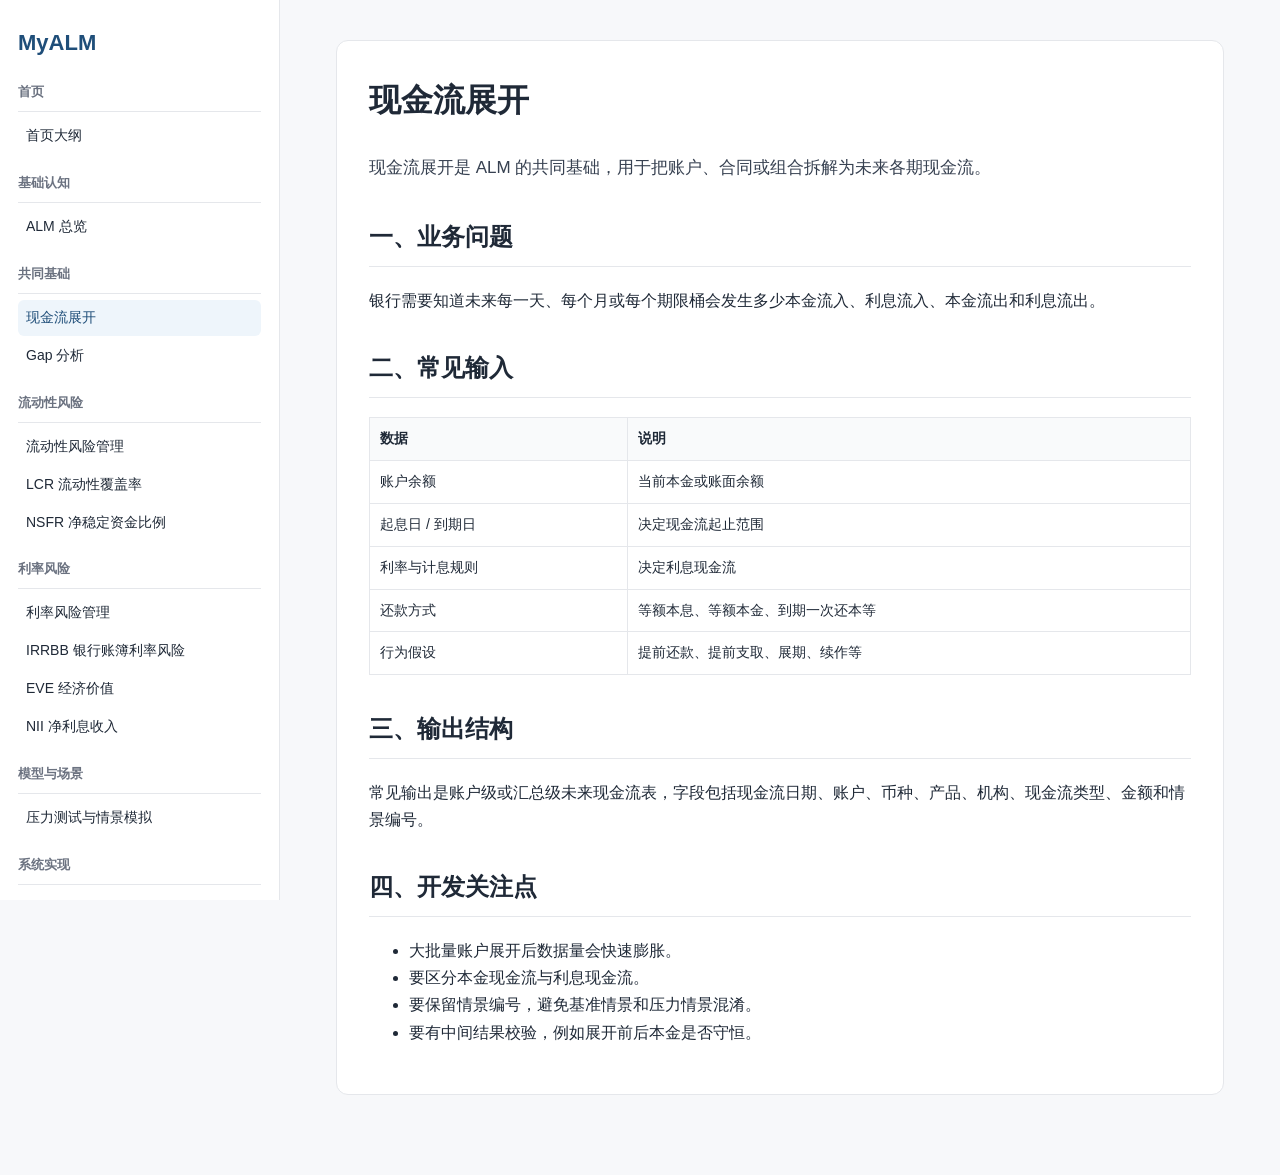
==== docs/modules/cashflow.html @ f65d612c "docs: add cashflow module" ====
<!doctype html><html lang="zh-CN"><head><meta charset="utf-8"><meta name="viewport" content="width=device-width, initial-scale=1"><title>现金流展开</title><link rel="stylesheet" href="../assets/styles.css"></head><body><div class="layout"><aside class="sidebar"><h1 class="brand">MyALM</h1><nav data-sidebar></nav></aside><main class="content"><section class="doc-section"><h1>现金流展开</h1><p class="lead">现金流展开是 ALM 的共同基础，用于把账户、合同或组合拆解为未来各期现金流。</p><h2>一、业务问题</h2><p>银行需要知道未来每一天、每个月或每个期限桶会发生多少本金流入、利息流入、本金流出和利息流出。</p><h2>二、常见输入</h2><table><thead><tr><th>数据</th><th>说明</th></tr></thead><tbody><tr><td>账户余额</td><td>当前本金或账面余额</td></tr><tr><td>起息日 / 到期日</td><td>决定现金流起止范围</td></tr><tr><td>利率与计息规则</td><td>决定利息现金流</td></tr><tr><td>还款方式</td><td>等额本息、等额本金、到期一次还本等</td></tr><tr><td>行为假设</td><td>提前还款、提前支取、展期、续作等</td></tr></tbody></table><h2>三、输出结构</h2><p>常见输出是账户级或汇总级未来现金流表，字段包括现金流日期、账户、币种、产品、机构、现金流类型、金额和情景编号。</p><h2>四、开发关注点</h2><ul><li>大批量账户展开后数据量会快速膨胀。</li><li>要区分本金现金流与利息现金流。</li><li>要保留情景编号，避免基准情景和压力情景混淆。</li><li>要有中间结果校验，例如展开前后本金是否守恒。</li></ul></section></main></div><script src="../sidebar.js"></script><script src="../assets/app.js"></script></body></html>
---- docs/assets/styles.css ----
:root {
  --bg: #f7f8fa;
  --panel: #ffffff;
  --text: #1f2937;
  --muted: #6b7280;
  --border: #e5e7eb;
  --accent: #1f4e79;
  --accent-light: #eef5fb;
  --code-bg: #f3f4f6;
}

* { box-sizing: border-box; }

body {
  margin: 0;
  font-family: -apple-system, BlinkMacSystemFont, "Segoe UI", "Microsoft YaHei", Arial, sans-serif;
  color: var(--text);
  background: var(--bg);
  line-height: 1.7;
}

a { color: var(--accent); text-decoration: none; }
a:hover { text-decoration: underline; }

.layout {
  display: grid;
  grid-template-columns: 280px minmax(0, 1fr);
  min-height: 100vh;
}

.sidebar {
  position: sticky;
  top: 0;
  height: 100vh;
  overflow-y: auto;
  padding: 24px 18px;
  background: var(--panel);
  border-right: 1px solid var(--border);
}

.brand {
  margin: 0 0 20px;
  font-size: 22px;
  color: var(--accent);
}

.sidebar-group { margin-bottom: 18px; }
.sidebar-group h2 {
  margin: 0 0 6px;
  font-size: 13px;
  color: var(--muted);
}

.sidebar-group ul {
  list-style: none;
  margin: 0;
  padding: 0;
}

.sidebar-group li { margin: 2px 0; }
.sidebar-group a {
  display: block;
  padding: 6px 8px;
  border-radius: 6px;
  color: var(--text);
  font-size: 14px;
}

.sidebar-group a.active,
.sidebar-group a:hover {
  background: var(--accent-light);
  color: var(--accent);
  text-decoration: none;
}

.content {
  max-width: 1080px;
  padding: 40px 56px 80px;
}

.doc-section {
  background: var(--panel);
  border: 1px solid var(--border);
  border-radius: 12px;
  padding: 32px;
}

h1 { margin-top: 0; font-size: 32px; }
h2 { margin-top: 34px; border-bottom: 1px solid var(--border); padding-bottom: 8px; }
h3 { margin-top: 24px; }

.lead { font-size: 17px; color: #374151; }
.muted { color: var(--muted); }

.card-grid {
  display: grid;
  grid-template-columns: repeat(auto-fit, minmax(240px, 1fr));
  gap: 16px;
  margin: 20px 0;
}

.card {
  border: 1px solid var(--border);
  border-radius: 10px;
  padding: 18px;
  background: #fff;
}

.card h3 { margin-top: 0; }

table {
  width: 100%;
  border-collapse: collapse;
  margin: 18px 0;
  font-size: 14px;
}

th, td {
  border: 1px solid var(--border);
  padding: 9px 10px;
  text-align: left;
}

th { background: #f9fafb; }

code, pre {
  background: var(--code-bg);
  border-radius: 6px;
}

code { padding: 2px 5px; }
pre { padding: 14px; overflow-x: auto; }

.note {
  border-left: 4px solid var(--accent);
  background: var(--accent-light);
  padding: 12px 14px;
  margin: 18px 0;
}

@media (max-width: 860px) {
  .layout { grid-template-columns: 1fr; }
  .sidebar { position: static; height: auto; border-right: none; border-bottom: 1px solid var(--border); }
  .content { padding: 24px; }
}
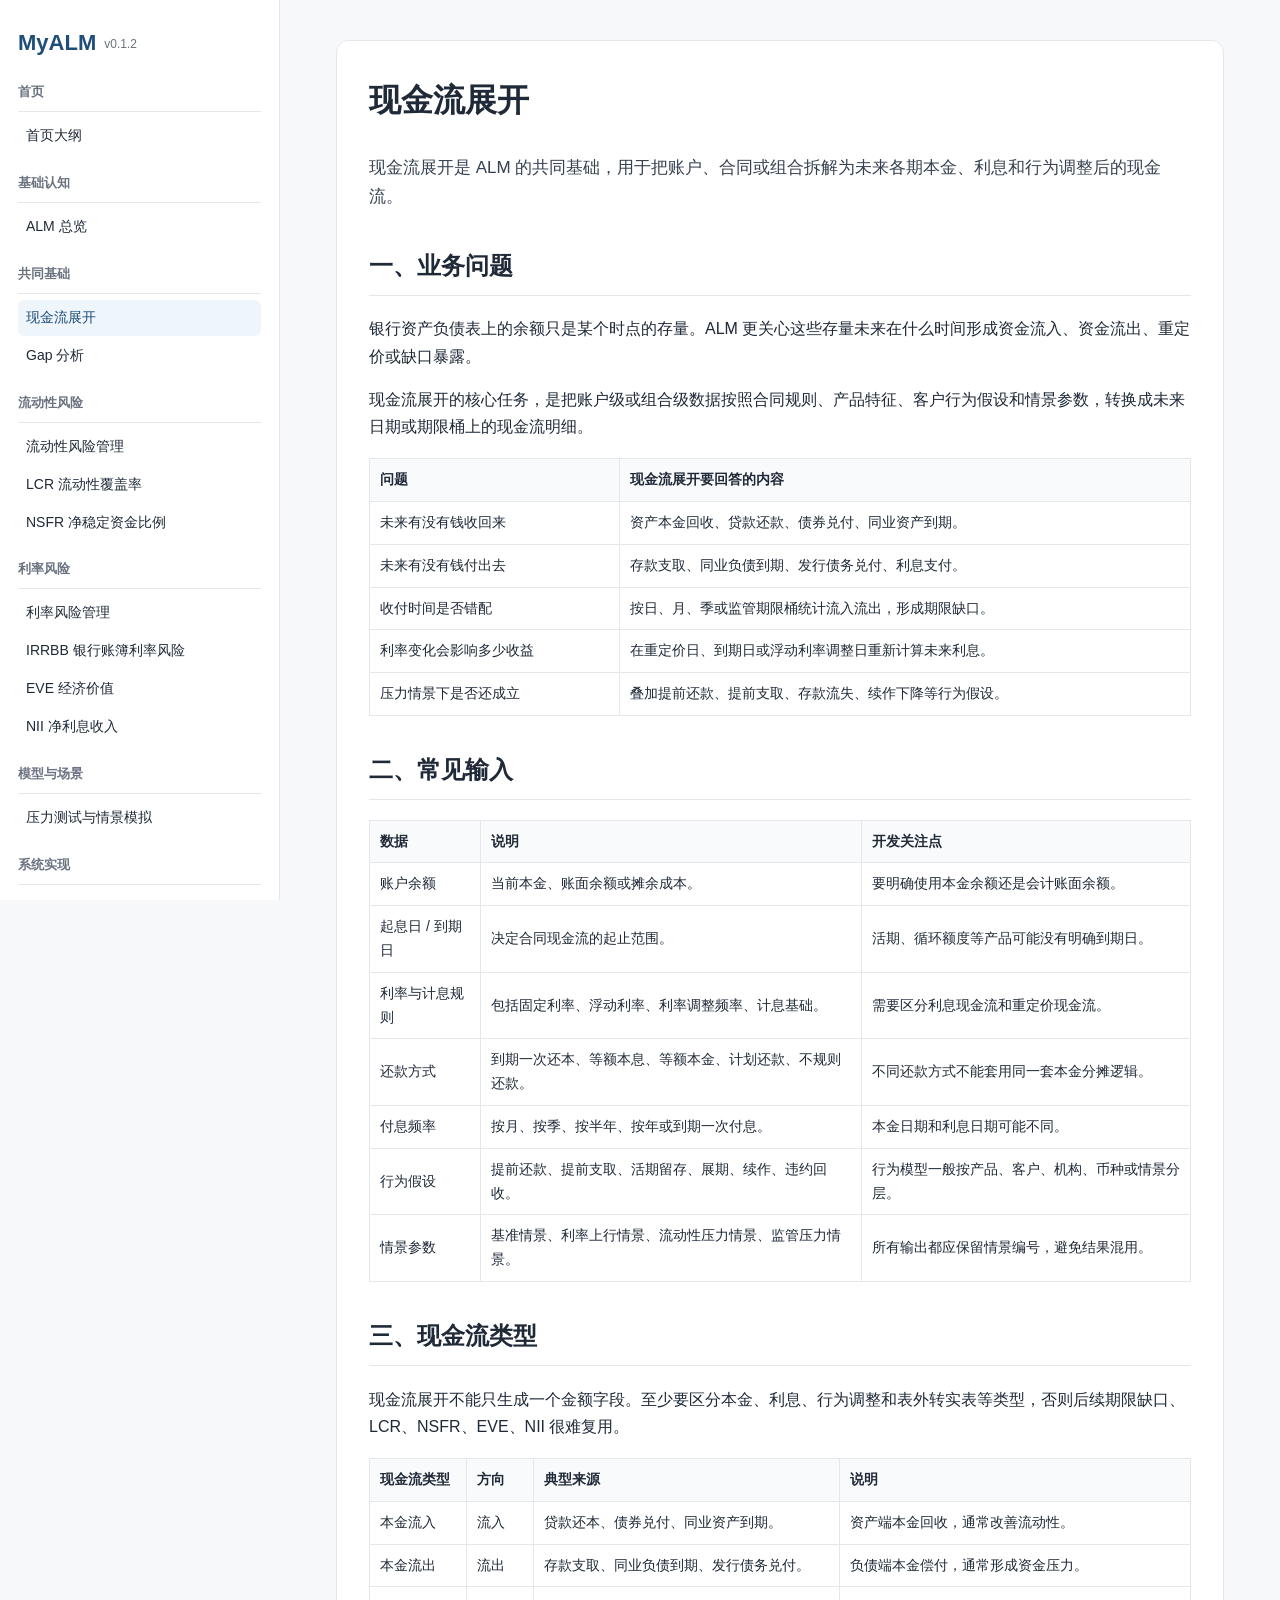
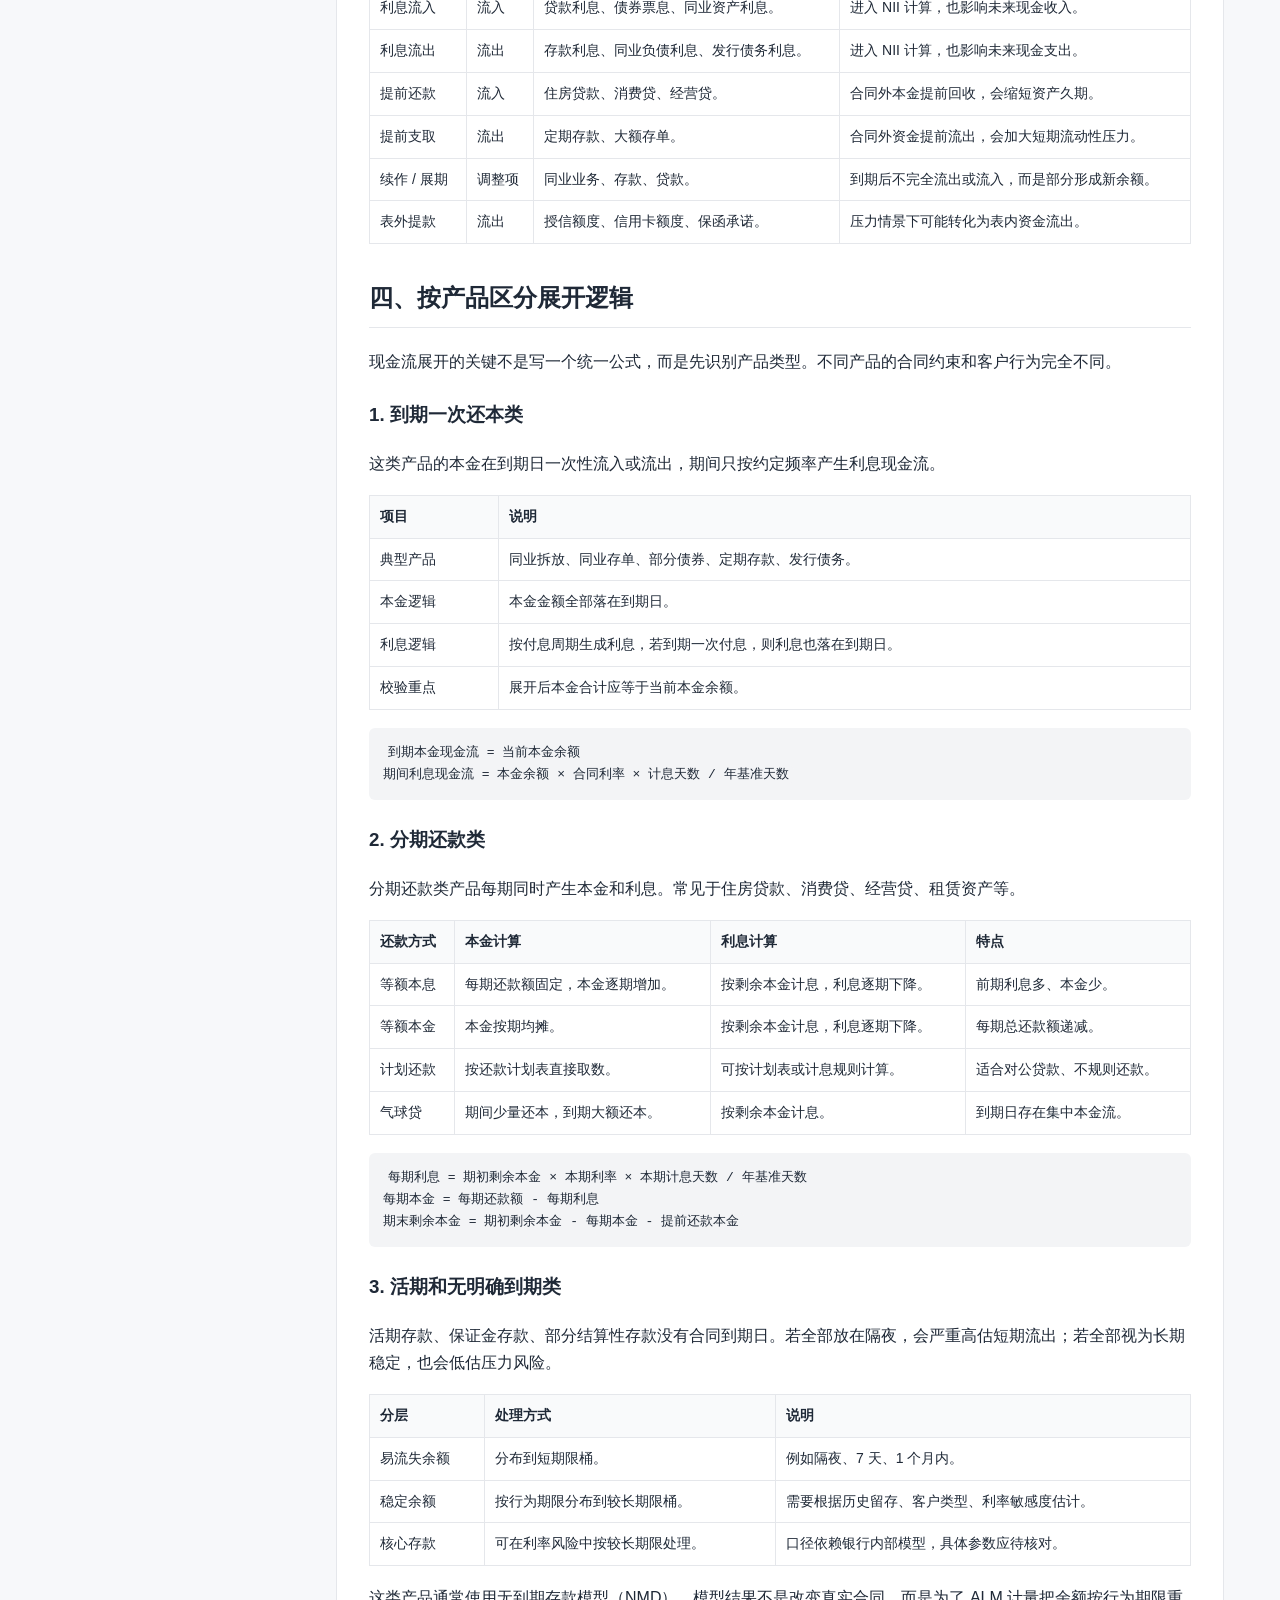
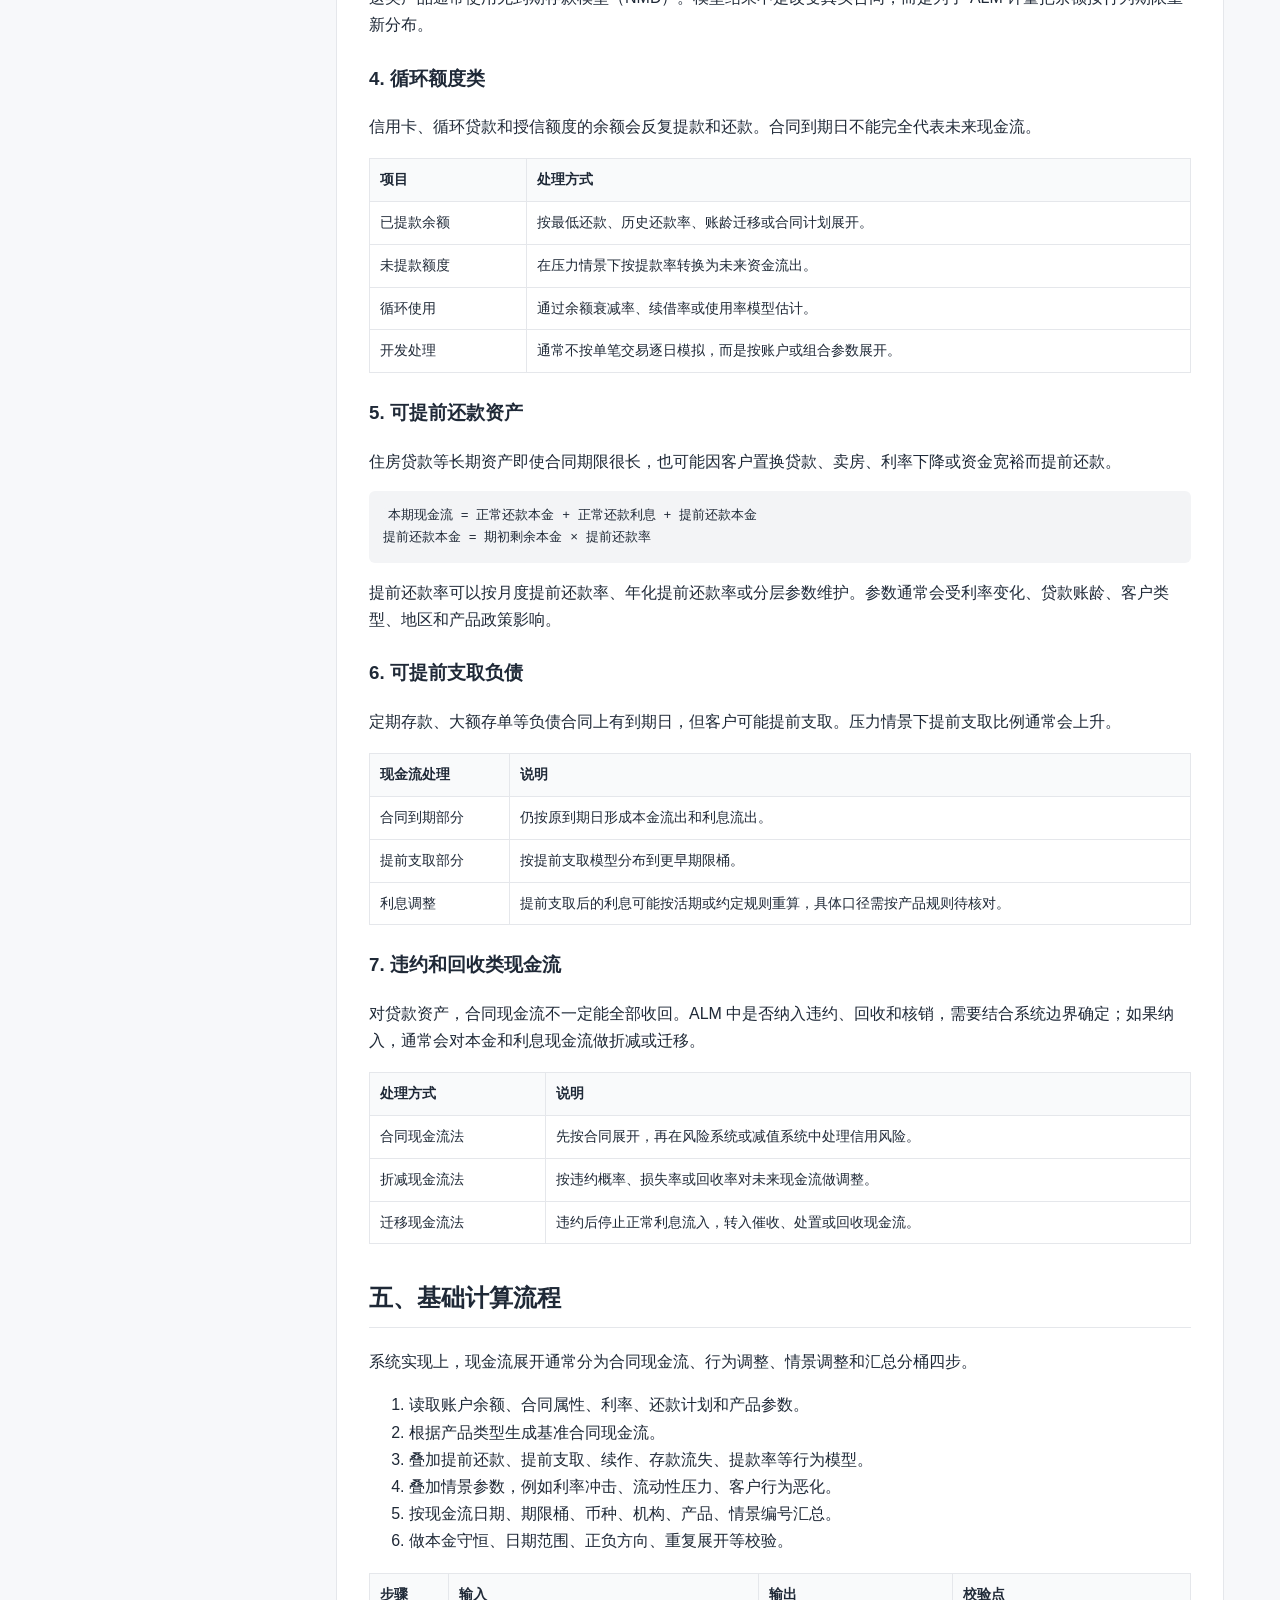
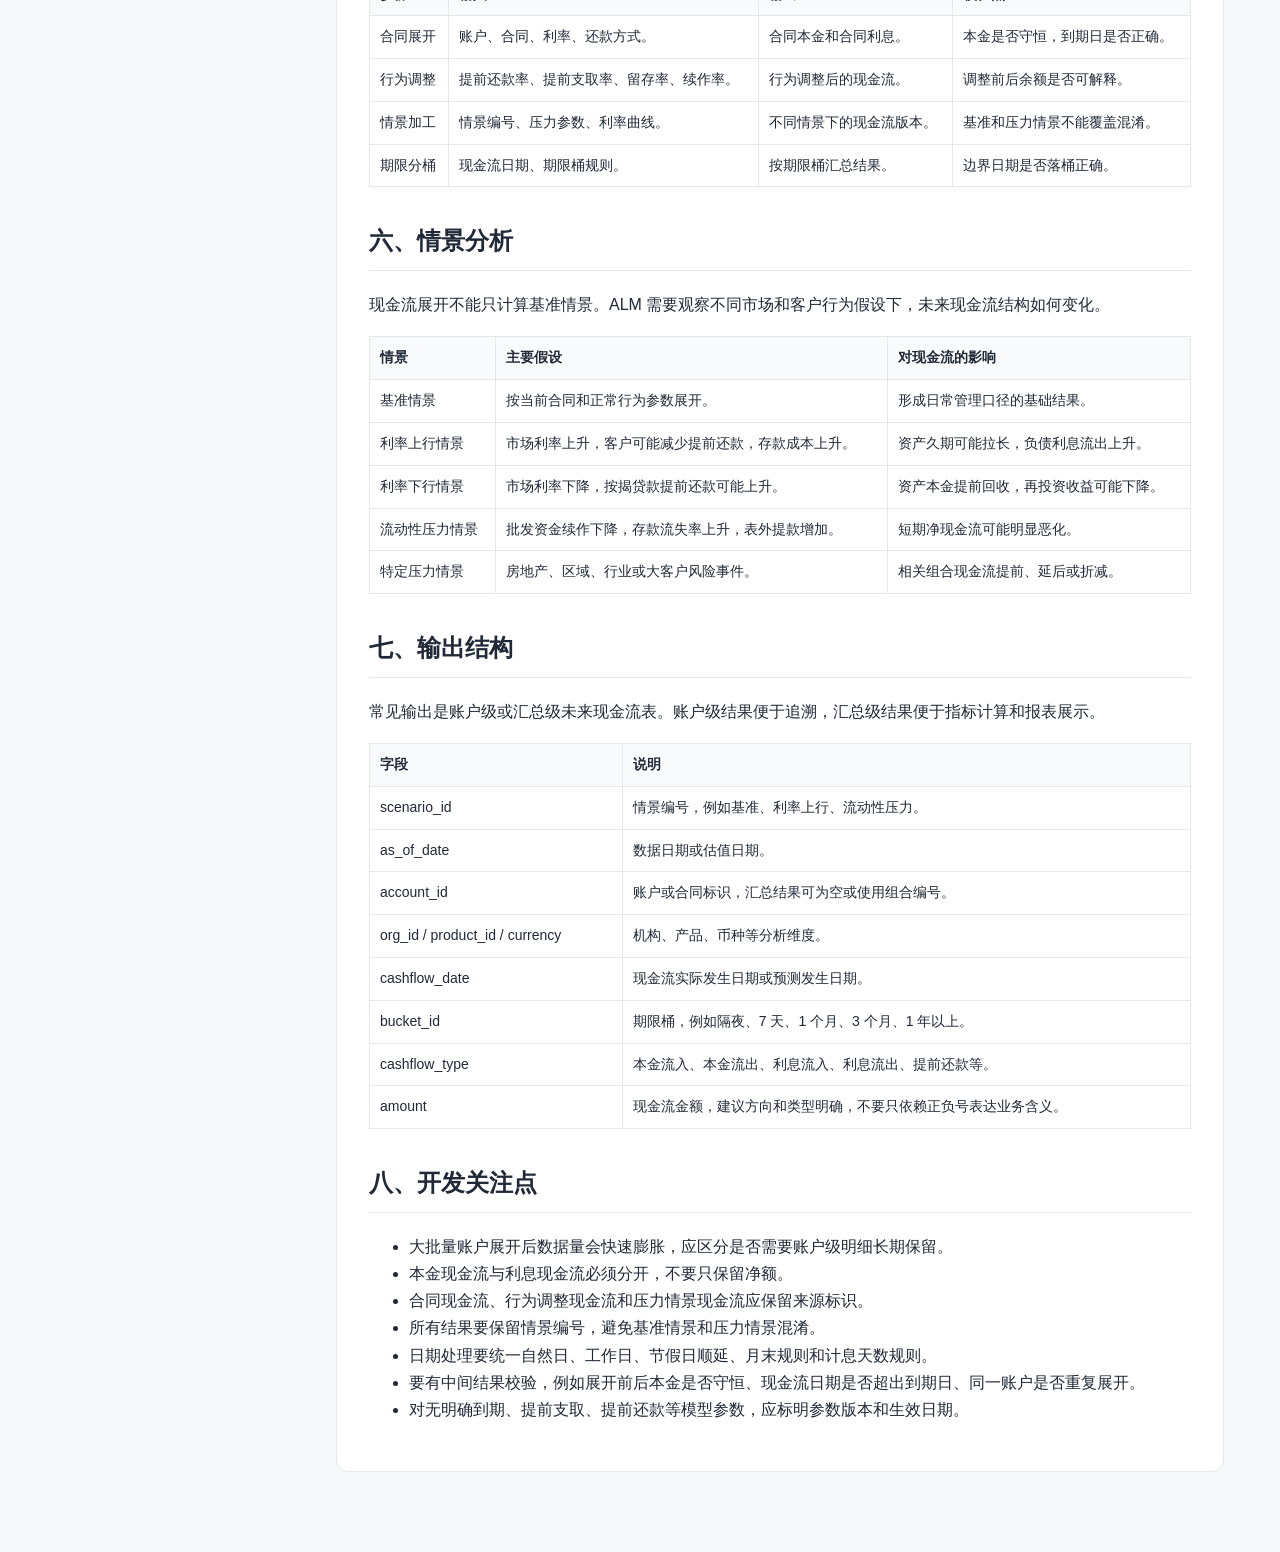
==== commit 9083daa6: "Expand cashflow projection documentation" ====
--- a/docs/modules/cashflow.html
+++ b/docs/modules/cashflow.html
@@ -1 +1,240 @@
-<!doctype html><html lang="zh-CN"><head><meta charset="utf-8"><meta name="viewport" content="width=device-width, initial-scale=1"><title>现金流展开</title><link rel="stylesheet" href="../assets/styles.css"></head><body><div class="layout"><aside class="sidebar"><h1 class="brand">MyALM</h1><nav data-sidebar></nav></aside><main class="content"><section class="doc-section"><h1>现金流展开</h1><p class="lead">现金流展开是 ALM 的共同基础，用于把账户、合同或组合拆解为未来各期现金流。</p><h2>一、业务问题</h2><p>银行需要知道未来每一天、每个月或每个期限桶会发生多少本金流入、利息流入、本金流出和利息流出。</p><h2>二、常见输入</h2><table><thead><tr><th>数据</th><th>说明</th></tr></thead><tbody><tr><td>账户余额</td><td>当前本金或账面余额</td></tr><tr><td>起息日 / 到期日</td><td>决定现金流起止范围</td></tr><tr><td>利率与计息规则</td><td>决定利息现金流</td></tr><tr><td>还款方式</td><td>等额本息、等额本金、到期一次还本等</td></tr><tr><td>行为假设</td><td>提前还款、提前支取、展期、续作等</td></tr></tbody></table><h2>三、输出结构</h2><p>常见输出是账户级或汇总级未来现金流表，字段包括现金流日期、账户、币种、产品、机构、现金流类型、金额和情景编号。</p><h2>四、开发关注点</h2><ul><li>大批量账户展开后数据量会快速膨胀。</li><li>要区分本金现金流与利息现金流。</li><li>要保留情景编号，避免基准情景和压力情景混淆。</li><li>要有中间结果校验，例如展开前后本金是否守恒。</li></ul></section></main></div><script src="../sidebar.js"></script><script src="../assets/app.js"></script></body></html>+<!doctype html>
+<html lang="zh-CN">
+<head>
+  <meta charset="utf-8">
+  <meta name="viewport" content="width=device-width, initial-scale=1">
+  <title>现金流展开</title>
+  <link rel="stylesheet" href="../assets/styles.css">
+</head>
+<body>
+  <div class="layout">
+    <aside class="sidebar">
+      <h1 class="brand">MyALM</h1>
+      <nav data-sidebar></nav>
+    </aside>
+    <main class="content">
+      <section class="doc-section">
+        <h1>现金流展开</h1>
+        <p class="lead">现金流展开是 ALM 的共同基础，用于把账户、合同或组合拆解为未来各期本金、利息和行为调整后的现金流。</p>
+
+        <h2>一、业务问题</h2>
+        <p>银行资产负债表上的余额只是某个时点的存量。ALM 更关心这些存量未来在什么时间形成资金流入、资金流出、重定价或缺口暴露。</p>
+        <p>现金流展开的核心任务，是把账户级或组合级数据按照合同规则、产品特征、客户行为假设和情景参数，转换成未来日期或期限桶上的现金流明细。</p>
+
+        <table>
+          <thead>
+            <tr><th>问题</th><th>现金流展开要回答的内容</th></tr>
+          </thead>
+          <tbody>
+            <tr><td>未来有没有钱收回来</td><td>资产本金回收、贷款还款、债券兑付、同业资产到期。</td></tr>
+            <tr><td>未来有没有钱付出去</td><td>存款支取、同业负债到期、发行债务兑付、利息支付。</td></tr>
+            <tr><td>收付时间是否错配</td><td>按日、月、季或监管期限桶统计流入流出，形成期限缺口。</td></tr>
+            <tr><td>利率变化会影响多少收益</td><td>在重定价日、到期日或浮动利率调整日重新计算未来利息。</td></tr>
+            <tr><td>压力情景下是否还成立</td><td>叠加提前还款、提前支取、存款流失、续作下降等行为假设。</td></tr>
+          </tbody>
+        </table>
+
+        <h2>二、常见输入</h2>
+        <table>
+          <thead>
+            <tr><th>数据</th><th>说明</th><th>开发关注点</th></tr>
+          </thead>
+          <tbody>
+            <tr><td>账户余额</td><td>当前本金、账面余额或摊余成本。</td><td>要明确使用本金余额还是会计账面余额。</td></tr>
+            <tr><td>起息日 / 到期日</td><td>决定合同现金流的起止范围。</td><td>活期、循环额度等产品可能没有明确到期日。</td></tr>
+            <tr><td>利率与计息规则</td><td>包括固定利率、浮动利率、利率调整频率、计息基础。</td><td>需要区分利息现金流和重定价现金流。</td></tr>
+            <tr><td>还款方式</td><td>到期一次还本、等额本息、等额本金、计划还款、不规则还款。</td><td>不同还款方式不能套用同一套本金分摊逻辑。</td></tr>
+            <tr><td>付息频率</td><td>按月、按季、按半年、按年或到期一次付息。</td><td>本金日期和利息日期可能不同。</td></tr>
+            <tr><td>行为假设</td><td>提前还款、提前支取、活期留存、展期、续作、违约回收。</td><td>行为模型一般按产品、客户、机构、币种或情景分层。</td></tr>
+            <tr><td>情景参数</td><td>基准情景、利率上行情景、流动性压力情景、监管压力情景。</td><td>所有输出都应保留情景编号，避免结果混用。</td></tr>
+          </tbody>
+        </table>
+
+        <h2>三、现金流类型</h2>
+        <p>现金流展开不能只生成一个金额字段。至少要区分本金、利息、行为调整和表外转实表等类型，否则后续期限缺口、LCR、NSFR、EVE、NII 很难复用。</p>
+
+        <table>
+          <thead>
+            <tr><th>现金流类型</th><th>方向</th><th>典型来源</th><th>说明</th></tr>
+          </thead>
+          <tbody>
+            <tr><td>本金流入</td><td>流入</td><td>贷款还本、债券兑付、同业资产到期。</td><td>资产端本金回收，通常改善流动性。</td></tr>
+            <tr><td>本金流出</td><td>流出</td><td>存款支取、同业负债到期、发行债务兑付。</td><td>负债端本金偿付，通常形成资金压力。</td></tr>
+            <tr><td>利息流入</td><td>流入</td><td>贷款利息、债券票息、同业资产利息。</td><td>进入 NII 计算，也影响未来现金收入。</td></tr>
+            <tr><td>利息流出</td><td>流出</td><td>存款利息、同业负债利息、发行债务利息。</td><td>进入 NII 计算，也影响未来现金支出。</td></tr>
+            <tr><td>提前还款</td><td>流入</td><td>住房贷款、消费贷、经营贷。</td><td>合同外本金提前回收，会缩短资产久期。</td></tr>
+            <tr><td>提前支取</td><td>流出</td><td>定期存款、大额存单。</td><td>合同外资金提前流出，会加大短期流动性压力。</td></tr>
+            <tr><td>续作 / 展期</td><td>调整项</td><td>同业业务、存款、贷款。</td><td>到期后不完全流出或流入，而是部分形成新余额。</td></tr>
+            <tr><td>表外提款</td><td>流出</td><td>授信额度、信用卡额度、保函承诺。</td><td>压力情景下可能转化为表内资金流出。</td></tr>
+          </tbody>
+        </table>
+
+        <h2>四、按产品区分展开逻辑</h2>
+        <p>现金流展开的关键不是写一个统一公式，而是先识别产品类型。不同产品的合同约束和客户行为完全不同。</p>
+
+        <h3>1. 到期一次还本类</h3>
+        <p>这类产品的本金在到期日一次性流入或流出，期间只按约定频率产生利息现金流。</p>
+        <table>
+          <thead>
+            <tr><th>项目</th><th>说明</th></tr>
+          </thead>
+          <tbody>
+            <tr><td>典型产品</td><td>同业拆放、同业存单、部分债券、定期存款、发行债务。</td></tr>
+            <tr><td>本金逻辑</td><td>本金金额全部落在到期日。</td></tr>
+            <tr><td>利息逻辑</td><td>按付息周期生成利息，若到期一次付息，则利息也落在到期日。</td></tr>
+            <tr><td>校验重点</td><td>展开后本金合计应等于当前本金余额。</td></tr>
+          </tbody>
+        </table>
+        <pre><code>到期本金现金流 = 当前本金余额
+期间利息现金流 = 本金余额 × 合同利率 × 计息天数 / 年基准天数</code></pre>
+
+        <h3>2. 分期还款类</h3>
+        <p>分期还款类产品每期同时产生本金和利息。常见于住房贷款、消费贷、经营贷、租赁资产等。</p>
+        <table>
+          <thead>
+            <tr><th>还款方式</th><th>本金计算</th><th>利息计算</th><th>特点</th></tr>
+          </thead>
+          <tbody>
+            <tr><td>等额本息</td><td>每期还款额固定，本金逐期增加。</td><td>按剩余本金计息，利息逐期下降。</td><td>前期利息多、本金少。</td></tr>
+            <tr><td>等额本金</td><td>本金按期均摊。</td><td>按剩余本金计息，利息逐期下降。</td><td>每期总还款额递减。</td></tr>
+            <tr><td>计划还款</td><td>按还款计划表直接取数。</td><td>可按计划表或计息规则计算。</td><td>适合对公贷款、不规则还款。</td></tr>
+            <tr><td>气球贷</td><td>期间少量还本，到期大额还本。</td><td>按剩余本金计息。</td><td>到期日存在集中本金流。</td></tr>
+          </tbody>
+        </table>
+        <pre><code>每期利息 = 期初剩余本金 × 本期利率 × 本期计息天数 / 年基准天数
+每期本金 = 每期还款额 - 每期利息
+期末剩余本金 = 期初剩余本金 - 每期本金 - 提前还款本金</code></pre>
+
+        <h3>3. 活期和无明确到期类</h3>
+        <p>活期存款、保证金存款、部分结算性存款没有合同到期日。若全部放在隔夜，会严重高估短期流出；若全部视为长期稳定，也会低估压力风险。</p>
+        <table>
+          <thead>
+            <tr><th>分层</th><th>处理方式</th><th>说明</th></tr>
+          </thead>
+          <tbody>
+            <tr><td>易流失余额</td><td>分布到短期限桶。</td><td>例如隔夜、7 天、1 个月内。</td></tr>
+            <tr><td>稳定余额</td><td>按行为期限分布到较长期限桶。</td><td>需要根据历史留存、客户类型、利率敏感度估计。</td></tr>
+            <tr><td>核心存款</td><td>可在利率风险中按较长期限处理。</td><td>口径依赖银行内部模型，具体参数应待核对。</td></tr>
+          </tbody>
+        </table>
+        <p>这类产品通常使用无到期存款模型（NMD）。模型结果不是改变真实合同，而是为了 ALM 计量把余额按行为期限重新分布。</p>
+
+        <h3>4. 循环额度类</h3>
+        <p>信用卡、循环贷款和授信额度的余额会反复提款和还款。合同到期日不能完全代表未来现金流。</p>
+        <table>
+          <thead>
+            <tr><th>项目</th><th>处理方式</th></tr>
+          </thead>
+          <tbody>
+            <tr><td>已提款余额</td><td>按最低还款、历史还款率、账龄迁移或合同计划展开。</td></tr>
+            <tr><td>未提款额度</td><td>在压力情景下按提款率转换为未来资金流出。</td></tr>
+            <tr><td>循环使用</td><td>通过余额衰减率、续借率或使用率模型估计。</td></tr>
+            <tr><td>开发处理</td><td>通常不按单笔交易逐日模拟，而是按账户或组合参数展开。</td></tr>
+          </tbody>
+        </table>
+
+        <h3>5. 可提前还款资产</h3>
+        <p>住房贷款等长期资产即使合同期限很长，也可能因客户置换贷款、卖房、利率下降或资金宽裕而提前还款。</p>
+        <pre><code>本期现金流 = 正常还款本金 + 正常还款利息 + 提前还款本金
+提前还款本金 = 期初剩余本金 × 提前还款率</code></pre>
+        <p>提前还款率可以按月度提前还款率、年化提前还款率或分层参数维护。参数通常会受利率变化、贷款账龄、客户类型、地区和产品政策影响。</p>
+
+        <h3>6. 可提前支取负债</h3>
+        <p>定期存款、大额存单等负债合同上有到期日，但客户可能提前支取。压力情景下提前支取比例通常会上升。</p>
+        <table>
+          <thead>
+            <tr><th>现金流处理</th><th>说明</th></tr>
+          </thead>
+          <tbody>
+            <tr><td>合同到期部分</td><td>仍按原到期日形成本金流出和利息流出。</td></tr>
+            <tr><td>提前支取部分</td><td>按提前支取模型分布到更早期限桶。</td></tr>
+            <tr><td>利息调整</td><td>提前支取后的利息可能按活期或约定规则重算，具体口径需按产品规则待核对。</td></tr>
+          </tbody>
+        </table>
+
+        <h3>7. 违约和回收类现金流</h3>
+        <p>对贷款资产，合同现金流不一定能全部收回。ALM 中是否纳入违约、回收和核销，需要结合系统边界确定；如果纳入，通常会对本金和利息现金流做折减或迁移。</p>
+        <table>
+          <thead>
+            <tr><th>处理方式</th><th>说明</th></tr>
+          </thead>
+          <tbody>
+            <tr><td>合同现金流法</td><td>先按合同展开，再在风险系统或减值系统中处理信用风险。</td></tr>
+            <tr><td>折减现金流法</td><td>按违约概率、损失率或回收率对未来现金流做调整。</td></tr>
+            <tr><td>迁移现金流法</td><td>违约后停止正常利息流入，转入催收、处置或回收现金流。</td></tr>
+          </tbody>
+        </table>
+
+        <h2>五、基础计算流程</h2>
+        <p>系统实现上，现金流展开通常分为合同现金流、行为调整、情景调整和汇总分桶四步。</p>
+        <ol>
+          <li>读取账户余额、合同属性、利率、还款计划和产品参数。</li>
+          <li>根据产品类型生成基准合同现金流。</li>
+          <li>叠加提前还款、提前支取、续作、存款流失、提款率等行为模型。</li>
+          <li>叠加情景参数，例如利率冲击、流动性压力、客户行为恶化。</li>
+          <li>按现金流日期、期限桶、币种、机构、产品、情景编号汇总。</li>
+          <li>做本金守恒、日期范围、正负方向、重复展开等校验。</li>
+        </ol>
+
+        <table>
+          <thead>
+            <tr><th>步骤</th><th>输入</th><th>输出</th><th>校验点</th></tr>
+          </thead>
+          <tbody>
+            <tr><td>合同展开</td><td>账户、合同、利率、还款方式。</td><td>合同本金和合同利息。</td><td>本金是否守恒，到期日是否正确。</td></tr>
+            <tr><td>行为调整</td><td>提前还款率、提前支取率、留存率、续作率。</td><td>行为调整后的现金流。</td><td>调整前后余额是否可解释。</td></tr>
+            <tr><td>情景加工</td><td>情景编号、压力参数、利率曲线。</td><td>不同情景下的现金流版本。</td><td>基准和压力情景不能覆盖混淆。</td></tr>
+            <tr><td>期限分桶</td><td>现金流日期、期限桶规则。</td><td>按期限桶汇总结果。</td><td>边界日期是否落桶正确。</td></tr>
+          </tbody>
+        </table>
+
+        <h2>六、情景分析</h2>
+        <p>现金流展开不能只计算基准情景。ALM 需要观察不同市场和客户行为假设下，未来现金流结构如何变化。</p>
+        <table>
+          <thead>
+            <tr><th>情景</th><th>主要假设</th><th>对现金流的影响</th></tr>
+          </thead>
+          <tbody>
+            <tr><td>基准情景</td><td>按当前合同和正常行为参数展开。</td><td>形成日常管理口径的基础结果。</td></tr>
+            <tr><td>利率上行情景</td><td>市场利率上升，客户可能减少提前还款，存款成本上升。</td><td>资产久期可能拉长，负债利息流出上升。</td></tr>
+            <tr><td>利率下行情景</td><td>市场利率下降，按揭贷款提前还款可能上升。</td><td>资产本金提前回收，再投资收益可能下降。</td></tr>
+            <tr><td>流动性压力情景</td><td>批发资金续作下降，存款流失率上升，表外提款增加。</td><td>短期净现金流可能明显恶化。</td></tr>
+            <tr><td>特定压力情景</td><td>房地产、区域、行业或大客户风险事件。</td><td>相关组合现金流提前、延后或折减。</td></tr>
+          </tbody>
+        </table>
+
+        <h2>七、输出结构</h2>
+        <p>常见输出是账户级或汇总级未来现金流表。账户级结果便于追溯，汇总级结果便于指标计算和报表展示。</p>
+        <table>
+          <thead>
+            <tr><th>字段</th><th>说明</th></tr>
+          </thead>
+          <tbody>
+            <tr><td>scenario_id</td><td>情景编号，例如基准、利率上行、流动性压力。</td></tr>
+            <tr><td>as_of_date</td><td>数据日期或估值日期。</td></tr>
+            <tr><td>account_id</td><td>账户或合同标识，汇总结果可为空或使用组合编号。</td></tr>
+            <tr><td>org_id / product_id / currency</td><td>机构、产品、币种等分析维度。</td></tr>
+            <tr><td>cashflow_date</td><td>现金流实际发生日期或预测发生日期。</td></tr>
+            <tr><td>bucket_id</td><td>期限桶，例如隔夜、7 天、1 个月、3 个月、1 年以上。</td></tr>
+            <tr><td>cashflow_type</td><td>本金流入、本金流出、利息流入、利息流出、提前还款等。</td></tr>
+            <tr><td>amount</td><td>现金流金额，建议方向和类型明确，不要只依赖正负号表达业务含义。</td></tr>
+          </tbody>
+        </table>
+
+        <h2>八、开发关注点</h2>
+        <ul>
+          <li>大批量账户展开后数据量会快速膨胀，应区分是否需要账户级明细长期保留。</li>
+          <li>本金现金流与利息现金流必须分开，不要只保留净额。</li>
+          <li>合同现金流、行为调整现金流和压力情景现金流应保留来源标识。</li>
+          <li>所有结果要保留情景编号，避免基准情景和压力情景混淆。</li>
+          <li>日期处理要统一自然日、工作日、节假日顺延、月末规则和计息天数规则。</li>
+          <li>要有中间结果校验，例如展开前后本金是否守恒、现金流日期是否超出到期日、同一账户是否重复展开。</li>
+          <li>对无明确到期、提前支取、提前还款等模型参数，应标明参数版本和生效日期。</li>
+        </ul>
+      </section>
+    </main>
+  </div>
+  <script src="../sidebar.js"></script>
+  <script src="../assets/app.js"></script>
+</body>
+</html>
--- a/docs/assets/styles.css
+++ b/docs/assets/styles.css
@@ -44,6 +44,8 @@
   color: var(--accent);
 }
 
+.sidebar-toggle { display: none; }
+
 .sidebar-group { margin-bottom: 18px; }
 .sidebar-group h2 {
   margin: 0 0 6px;
@@ -138,8 +140,82 @@
   margin: 18px 0;
 }
 
+.site-version {
+  position: fixed;
+  right: 14px;
+  bottom: 10px;
+  z-index: 20;
+  padding: 2px 8px;
+  border: 1px solid var(--border);
+  border-radius: 999px;
+  background: rgba(255, 255, 255, 0.9);
+  color: var(--muted);
+  font-size: 12px;
+  line-height: 1.6;
+}
+
 @media (max-width: 860px) {
   .layout { grid-template-columns: 1fr; }
-  .sidebar { position: static; height: auto; border-right: none; border-bottom: 1px solid var(--border); }
-  .content { padding: 24px; }
-}
+
+  .sidebar {
+    position: sticky;
+    top: 0;
+    z-index: 30;
+    height: auto;
+    max-height: 72vh;
+    overflow-y: auto;
+    padding: 10px 16px;
+    border-right: none;
+    border-bottom: 1px solid var(--border);
+  }
+
+  .brand {
+    margin: 0;
+    font-size: 20px;
+  }
+
+  .sidebar-toggle {
+    display: block;
+    position: absolute;
+    top: 10px;
+    right: 16px;
+    padding: 5px 12px;
+    border: 1px solid var(--border);
+    border-radius: 999px;
+    background: var(--accent-light);
+    color: var(--accent);
+    font: inherit;
+    font-size: 14px;
+    line-height: 1.4;
+  }
+
+  .sidebar nav {
+    display: none;
+    padding-top: 10px;
+  }
+
+  .sidebar.open nav { display: block; }
+
+  .sidebar-group { margin-bottom: 12px; }
+  .sidebar-group a { padding: 8px 10px; }
+
+  .content { padding: 18px 14px 72px; }
+
+  .doc-section {
+    padding: 20px 16px;
+    border-radius: 10px;
+  }
+
+  h1 { font-size: 26px; }
+
+  table {
+    display: block;
+    overflow-x: auto;
+    white-space: nowrap;
+  }
+
+  .site-version {
+    right: 10px;
+    bottom: 8px;
+  }
+}
